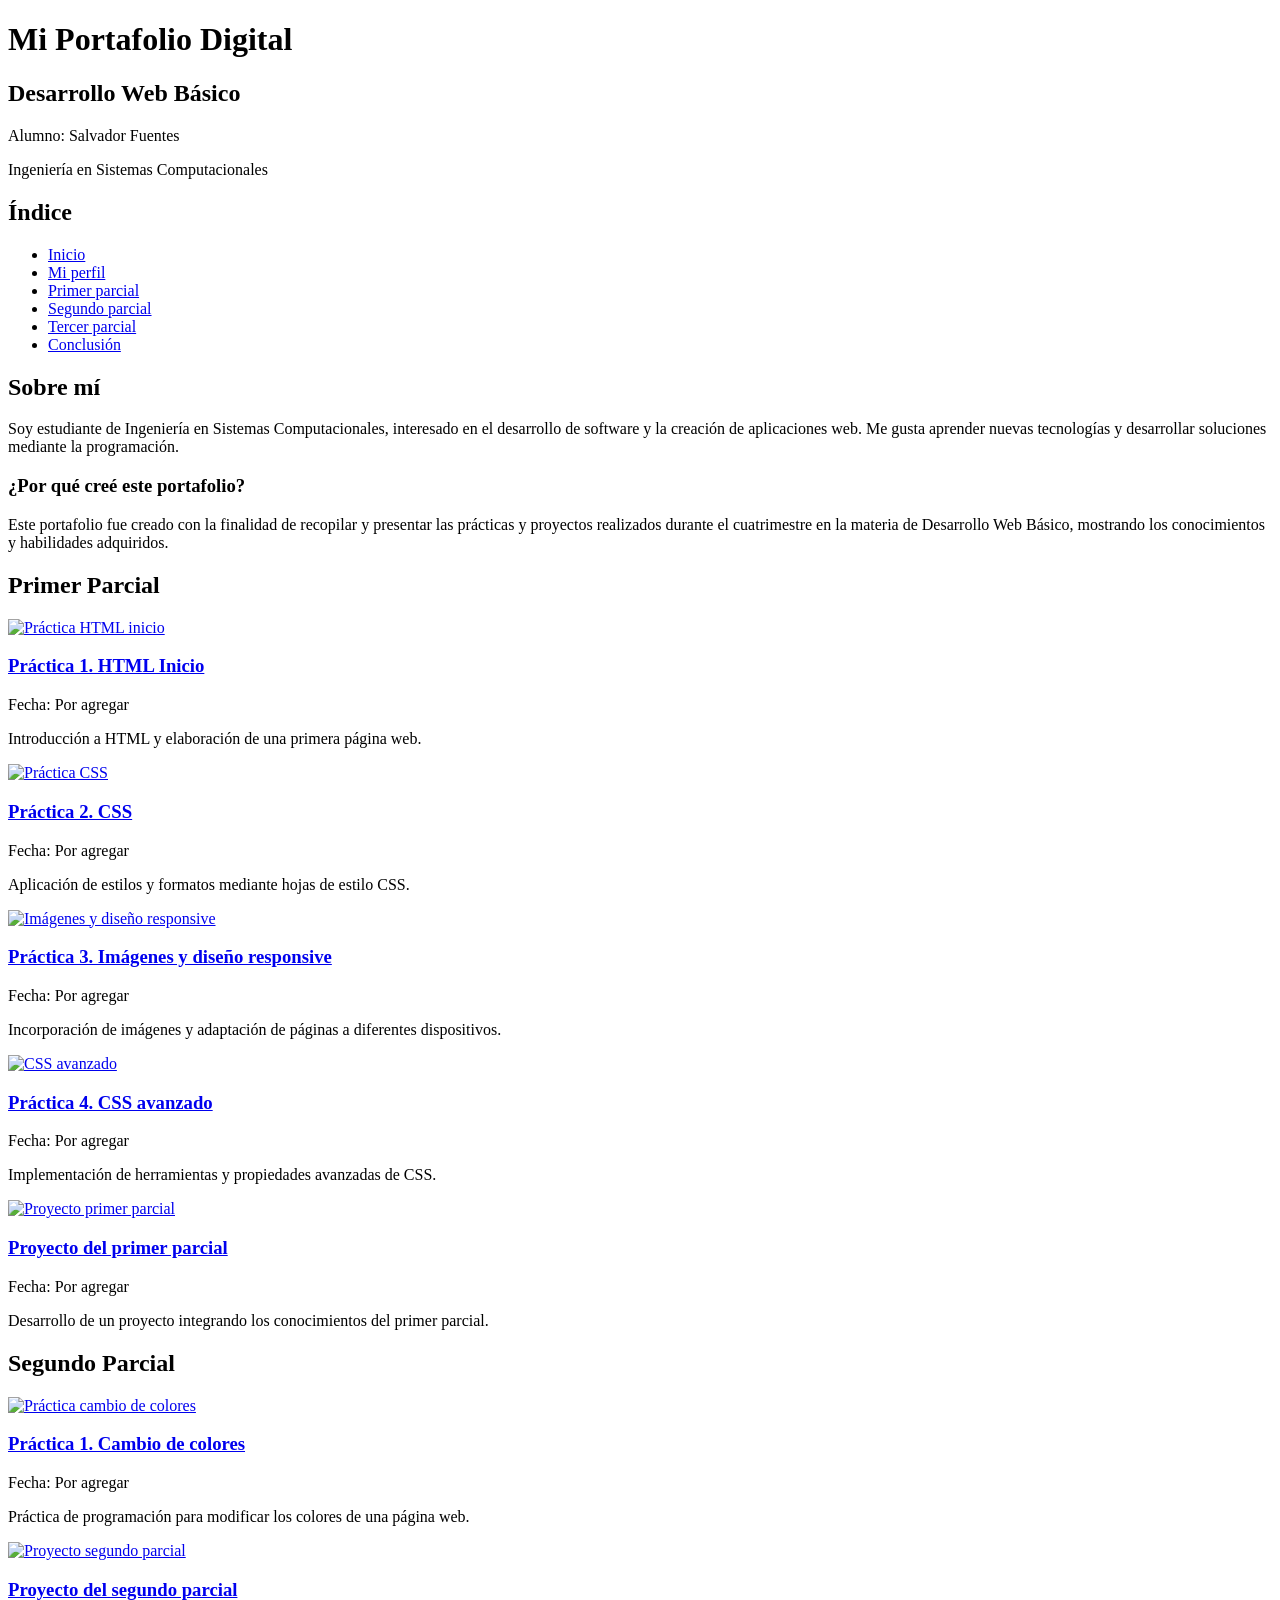
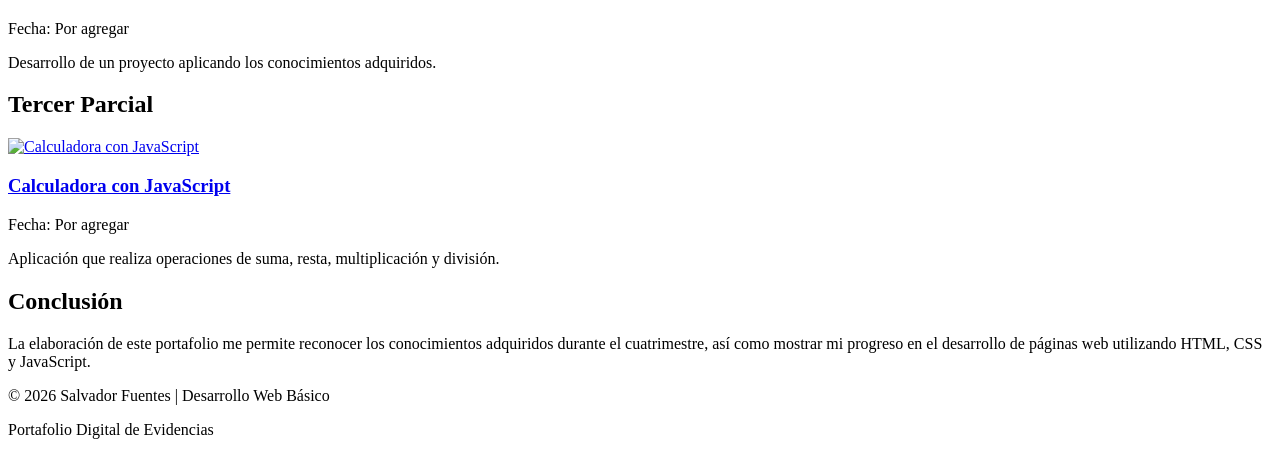
==== index.html @ 0b302052 "Add files via upload" ====
<!DOCTYPE html>
<html lang="es">
<head>
    <meta charset="UTF-8">
    <meta name="viewport" content="width=device-width, initial-scale=1.0">
    <meta name="description" content="Portafolio digital de evidencias de Desarrollo Web Básico">
    <title>Mi Portafolio | Desarrollo Web Básico</title>

    <link rel="stylesheet" href="css/estilos.css">
</head>

<body>

    <!-- ENCABEZADO -->
    <header id="inicio">
        <div class="portada">
            <h1>Mi Portafolio Digital</h1>
            <h2>Desarrollo Web Básico</h2>
            <p>Alumno: Salvador Fuentes</p>
            <p>Ingeniería en Sistemas Computacionales</p>
        </div>
    </header>

    <!-- MENÚ LATERAL -->
    <nav class="menu-lateral">
        <h2>Índice</h2>

        <ul>
            <li><a href="#inicio">Inicio</a></li>
            <li><a href="#perfil">Mi perfil</a></li>
            <li><a href="#primer-parcial">Primer parcial</a></li>
            <li><a href="#segundo-parcial">Segundo parcial</a></li>
            <li><a href="#tercer-parcial">Tercer parcial</a></li>
            <li><a href="#conclusion">Conclusión</a></li>
        </ul>
    </nav>

    <!-- CONTENIDO PRINCIPAL -->
    <main class="contenido">

        <!-- PERFIL -->
        <section id="perfil">
            <h2>Sobre mí</h2>

            <p>
                Soy estudiante de Ingeniería en Sistemas Computacionales,
                interesado en el desarrollo de software y la creación de
                aplicaciones web. Me gusta aprender nuevas tecnologías y
                desarrollar soluciones mediante la programación.
            </p>

            <h3>¿Por qué creé este portafolio?</h3>

            <p>
                Este portafolio fue creado con la finalidad de recopilar
                y presentar las prácticas y proyectos realizados durante
                el cuatrimestre en la materia de Desarrollo Web Básico,
                mostrando los conocimientos y habilidades adquiridos.
            </p>
        </section>

        <!-- PRIMER PARCIAL -->
        <section id="primer-parcial">
            <h2>Primer Parcial</h2>

            <div class="contenedor-evidencias">

                <article class="tarjeta">
                    <a href="#" target="_blank">
                        <img src="imagenes/practica1.png"
                             alt="Práctica HTML inicio">
                    </a>
                    <h3><a href="#" target="_blank">Práctica 1. HTML Inicio</a></h3>
                    <p>Fecha: Por agregar</p>
                    <p>Introducción a HTML y elaboración de una primera página web.</p>
                </article>

                <article class="tarjeta">
                    <a href="#" target="_blank">
                        <img src="imagenes/practica2.png"
                             alt="Práctica CSS">
                    </a>
                    <h3><a href="#" target="_blank">Práctica 2. CSS</a></h3>
                    <p>Fecha: Por agregar</p>
                    <p>Aplicación de estilos y formatos mediante hojas de estilo CSS.</p>
                </article>

                <article class="tarjeta">
                    <a href="#" target="_blank">
                        <img src="imagenes/practica3.png"
                             alt="Imágenes y diseño responsive">
                    </a>
                    <h3><a href="#" target="_blank">Práctica 3. Imágenes y diseño responsive</a></h3>
                    <p>Fecha: Por agregar</p>
                    <p>Incorporación de imágenes y adaptación de páginas a diferentes dispositivos.</p>
                </article>

                <article class="tarjeta">
                    <a href="#" target="_blank">
                        <img src="imagenes/practica4.png"
                             alt="CSS avanzado">
                    </a>
                    <h3><a href="#" target="_blank">Práctica 4. CSS avanzado</a></h3>
                    <p>Fecha: Por agregar</p>
                    <p>Implementación de herramientas y propiedades avanzadas de CSS.</p>
                </article>

                <article class="tarjeta">
                    <a href="#" target="_blank">
                        <img src="imagenes/proyecto1.png"
                             alt="Proyecto primer parcial">
                    </a>
                    <h3><a href="#" target="_blank">Proyecto del primer parcial</a></h3>
                    <p>Fecha: Por agregar</p>
                    <p>Desarrollo de un proyecto integrando los conocimientos del primer parcial.</p>
                </article>

            </div>
        </section>

        <!-- SEGUNDO PARCIAL -->
        <section id="segundo-parcial">
            <h2>Segundo Parcial</h2>

            <div class="contenedor-evidencias">

                <article class="tarjeta">
                    <a href="#" target="_blank">
                        <img src="imagenes/cambio-colores.png"
                             alt="Práctica cambio de colores">
                    </a>
                    <h3><a href="#" target="_blank">Práctica 1. Cambio de colores</a></h3>
                    <p>Fecha: Por agregar</p>
                    <p>Práctica de programación para modificar los colores de una página web.</p>
                </article>

                <article class="tarjeta">
                    <a href="#" target="_blank">
                        <img src="imagenes/proyecto2.png"
                             alt="Proyecto segundo parcial">
                    </a>
                    <h3><a href="#" target="_blank">Proyecto del segundo parcial</a></h3>
                    <p>Fecha: Por agregar</p>
                    <p>Desarrollo de un proyecto aplicando los conocimientos adquiridos.</p>
                </article>

            </div>
        </section>

        <!-- TERCER PARCIAL -->
        <section id="tercer-parcial">
            <h2>Tercer Parcial</h2>

            <div class="contenedor-evidencias">

                <article class="tarjeta">
                    <a href="#" target="_blank">
                        <img src="imagenes/calculadora.png"
                             alt="Calculadora con JavaScript">
                    </a>
                    <h3><a href="#" target="_blank">Calculadora con JavaScript</a></h3>
                    <p>Fecha: Por agregar</p>
                    <p>Aplicación que realiza operaciones de suma, resta, multiplicación y división.</p>
                </article>

            </div>
        </section>

        <!-- CONCLUSIÓN -->
        <section id="conclusion">
            <h2>Conclusión</h2>

            <p>
                La elaboración de este portafolio me permite reconocer
                los conocimientos adquiridos durante el cuatrimestre,
                así como mostrar mi progreso en el desarrollo de páginas
                web utilizando HTML, CSS y JavaScript.
            </p>
        </section>

    </main>

    <!-- PIE DE PÁGINA -->
    <footer>
        <p>© 2026 Salvador Fuentes | Desarrollo Web Básico</p>
        <p>Portafolio Digital de Evidencias</p>
    </footer>

    <script src="js/funciones.js"></script>

</body>
</html>
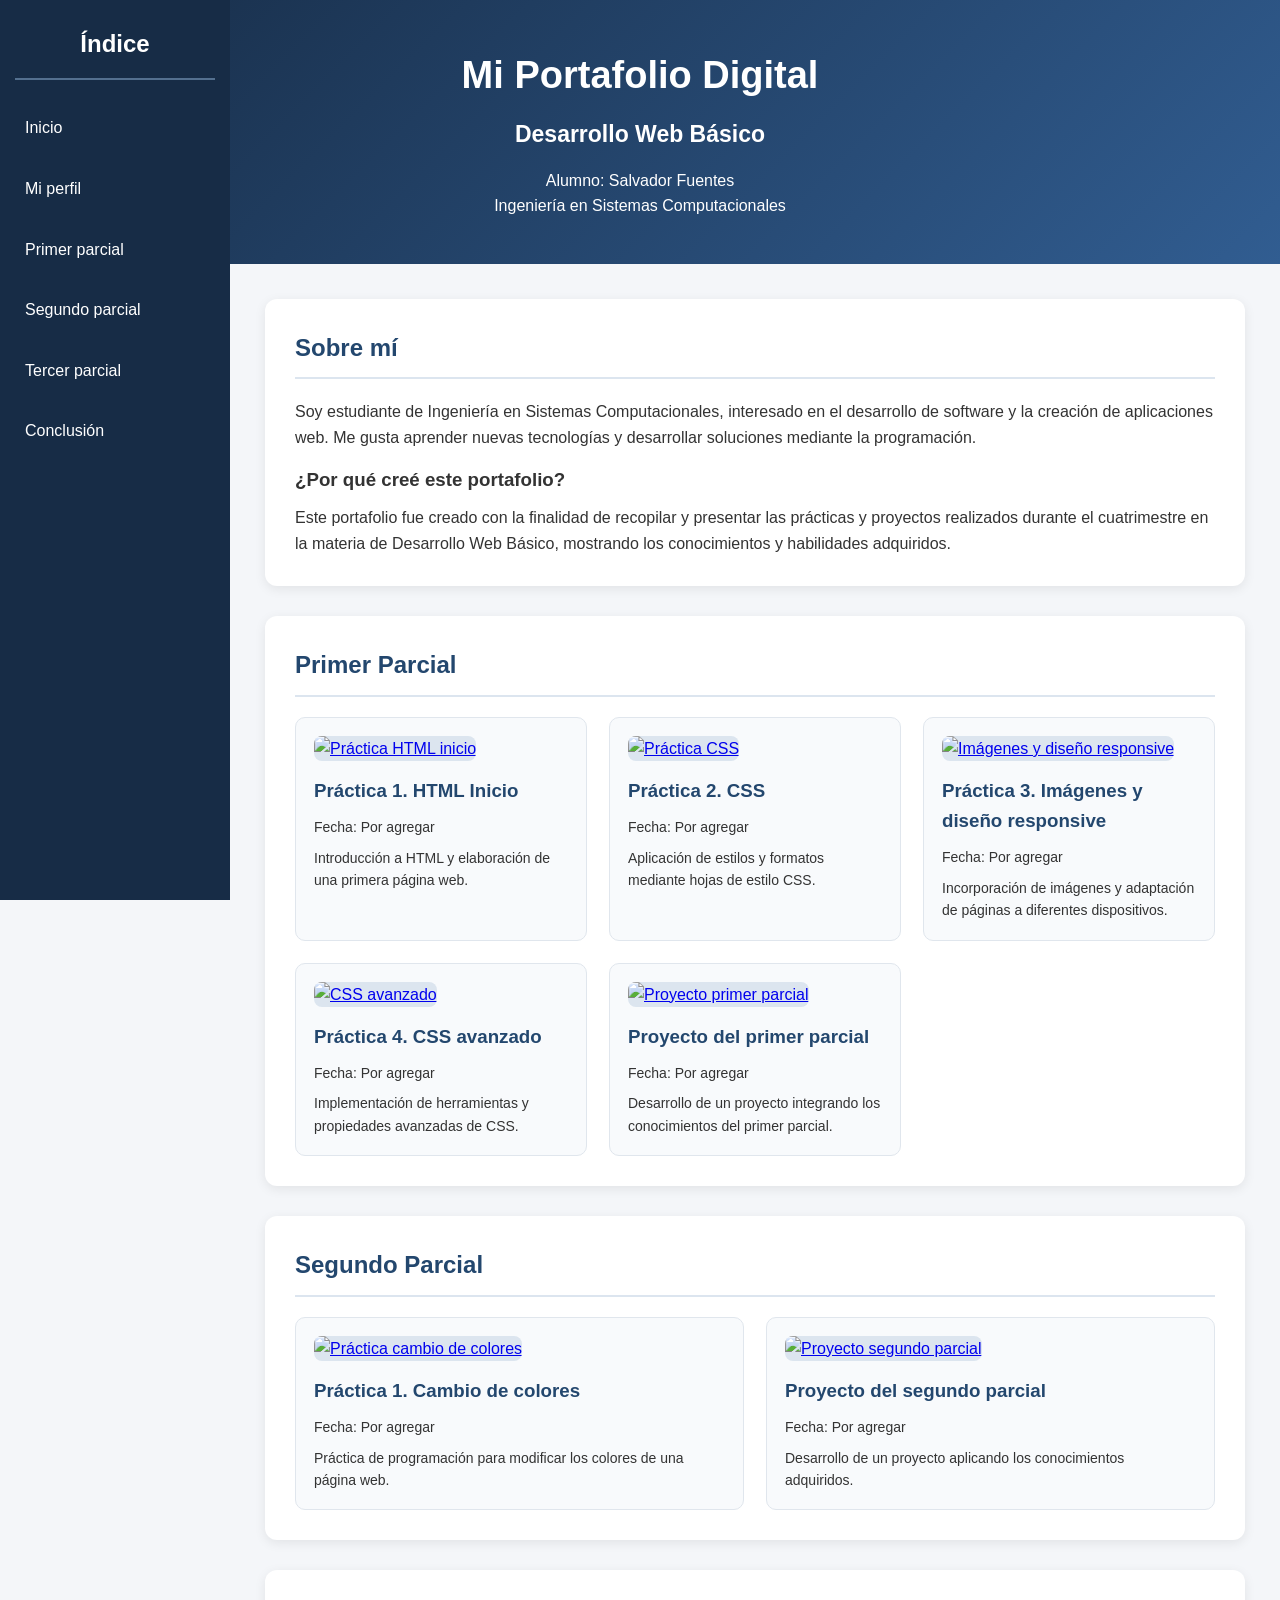
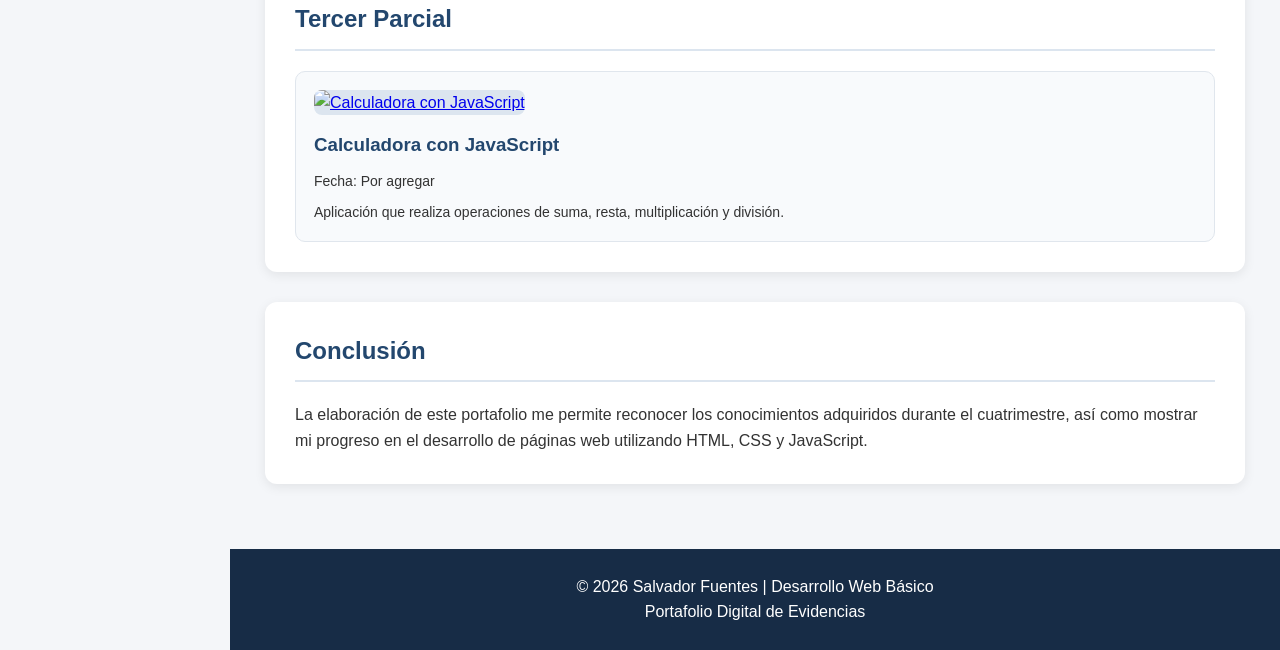
==== commit d76bb8f9: "Update index.html" ====
--- a/index.html
+++ b/index.html
@@ -71,7 +71,9 @@
                         <img src="imagenes/practica1.png"
                              alt="Práctica HTML inicio">
                     </a>
-                    <h3><a href="#" target="_blank">Práctica 1. HTML Inicio</a></h3>
+                    <h3><a href="Practica1.html" target="_blank">
+                        Práctica 1. HTML Inicio</a>
+                    </h3>
                     <p>Fecha: Por agregar</p>
                     <p>Introducción a HTML y elaboración de una primera página web.</p>
                 </article>
--- a/css/estilos.css
+++ b/css/estilos.css
@@ -0,0 +1,185 @@
+
+/* CONFIGURACIÓN GENERAL */
+* {
+    margin: 0;
+    padding: 0;
+    box-sizing: border-box;
+    scroll-behavior: smooth;
+}
+
+body {
+    font-family: Arial, Helvetica, sans-serif;
+    background-color: #f4f6f9;
+    color: #333;
+    line-height: 1.6;
+}
+
+/* ENCABEZADO */
+header {
+    background: linear-gradient(135deg, #172c46, #315d91);
+    color: white;
+    text-align: center;
+    padding: 45px 20px;
+}
+
+.portada h1 {
+    font-size: 38px;
+    margin-bottom: 10px;
+}
+
+.portada h2 {
+    font-size: 23px;
+    margin-bottom: 15px;
+}
+
+/* MENÚ LATERAL */
+.menu-lateral {
+    position: fixed;
+    top: 0;
+    left: 0;
+    width: 230px;
+    height: 100vh;
+    background-color: #172c46;
+    padding: 25px 15px;
+    color: white;
+}
+
+.menu-lateral h2 {
+    text-align: center;
+    margin-bottom: 25px;
+    border-bottom: 2px solid #54708f;
+    padding-bottom: 15px;
+}
+
+.menu-lateral ul {
+    list-style: none;
+}
+
+.menu-lateral li {
+    margin-bottom: 15px;
+}
+
+.menu-lateral a {
+    display: block;
+    color: white;
+    text-decoration: none;
+    padding: 10px;
+    border-radius: 6px;
+    transition: 0.3s;
+}
+
+.menu-lateral a:hover {
+    background-color: #315d91;
+    padding-left: 18px;
+}
+
+/* CONTENIDO PRINCIPAL */
+.contenido {
+    margin-left: 230px;
+    padding: 35px;
+}
+
+section {
+    background-color: white;
+    padding: 30px;
+    margin-bottom: 30px;
+    border-radius: 12px;
+    box-shadow: 0 3px 12px rgba(0,0,0,0.08);
+    scroll-margin-top: 20px;
+}
+
+section h2 {
+    color: #23476e;
+    margin-bottom: 20px;
+    border-bottom: 2px solid #dce5ef;
+    padding-bottom: 10px;
+}
+
+section h3 {
+    margin: 15px 0 10px;
+}
+
+/* TARJETAS DE EVIDENCIAS */
+.contenedor-evidencias {
+    display: grid;
+    grid-template-columns: repeat(auto-fit, minmax(220px, 1fr));
+    gap: 22px;
+}
+
+.tarjeta {
+    background-color: #f8fafc;
+    border: 1px solid #e0e6ed;
+    border-radius: 10px;
+    padding: 18px;
+    transition: 0.3s;
+}
+
+.tarjeta:hover {
+    transform: translateY(-5px);
+    box-shadow: 0 5px 15px rgba(0,0,0,0.12);
+}
+
+.tarjeta img {
+    width: 100%;
+    height: 150px;
+    object-fit: cover;
+    border-radius: 8px;
+    background-color: #dce5ef;
+}
+
+.tarjeta h3 a {
+    color: #23476e;
+    text-decoration: none;
+}
+
+.tarjeta h3 a:hover {
+    color: #4285c5;
+    text-decoration: underline;
+}
+
+.tarjeta p {
+    font-size: 14px;
+    margin-top: 8px;
+}
+
+/* PIE DE PÁGINA */
+footer {
+    background-color: #172c46;
+    color: white;
+    text-align: center;
+    padding: 25px;
+    margin-left: 230px;
+}
+
+/* DISEÑO RESPONSIVE */
+@media (max-width: 768px) {
+
+    .menu-lateral {
+        position: relative;
+        width: 100%;
+        height: auto;
+    }
+
+    .menu-lateral ul {
+        display: flex;
+        flex-wrap: wrap;
+        justify-content: center;
+    }
+
+    .menu-lateral li {
+        margin: 3px;
+    }
+
+    .contenido {
+        margin-left: 0;
+        padding: 15px;
+    }
+
+    footer {
+        margin-left: 0;
+    }
+
+    .portada h1 {
+        font-size: 28px;
+    }
+}
